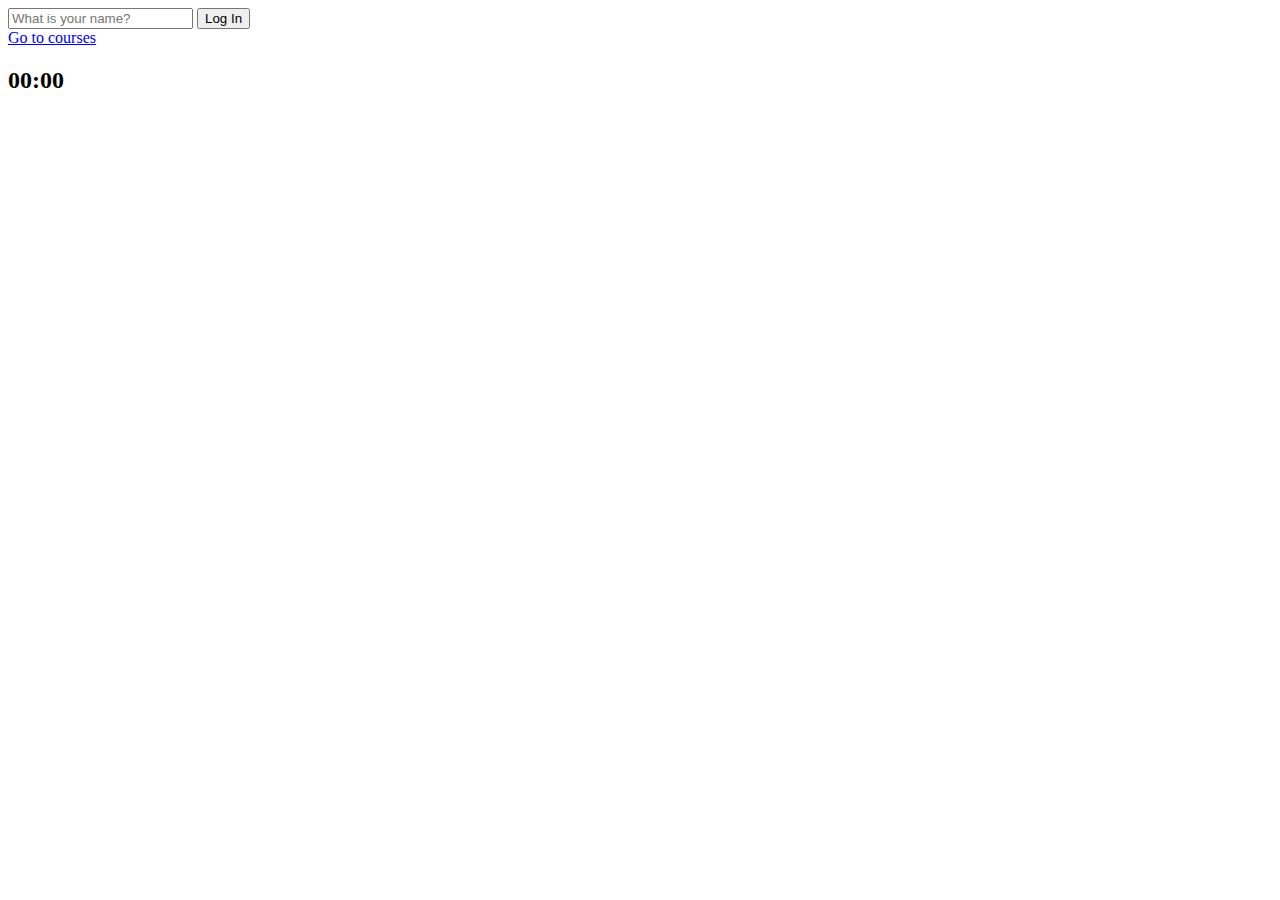
==== momentumApp/index.html @ 2f159624 "시계 생성 intervals" ====
<!DOCTYPE html>
<html lang="en">
<head>
    <meta charset="UTF-8">
    <meta name="viewport" content="width=device-width, initial-scale=1.0">
    <link rel="stylesheet" href="css/style.css">
    <title>Momentum App</title>
</head>
<body>
    <form id="login-form" class="hidden">
        <input required
            maxlength="15"
            type="text" 
            placeholder="What is your name?"
        />
        <button>Log In</button>
    </form>
    <h1 id="greeting" class="hidden"></h1>
    <a href="https://nomadcoders.co">Go to courses</a>
    <h2 id="clock">00:00</h2>
    <script src="js/greeting.js"></script>
    <script src="js/clock.js"></script>
</body>
</html>
---- momentumApp/css/style.css ----
.hidden {
  display: none;
}
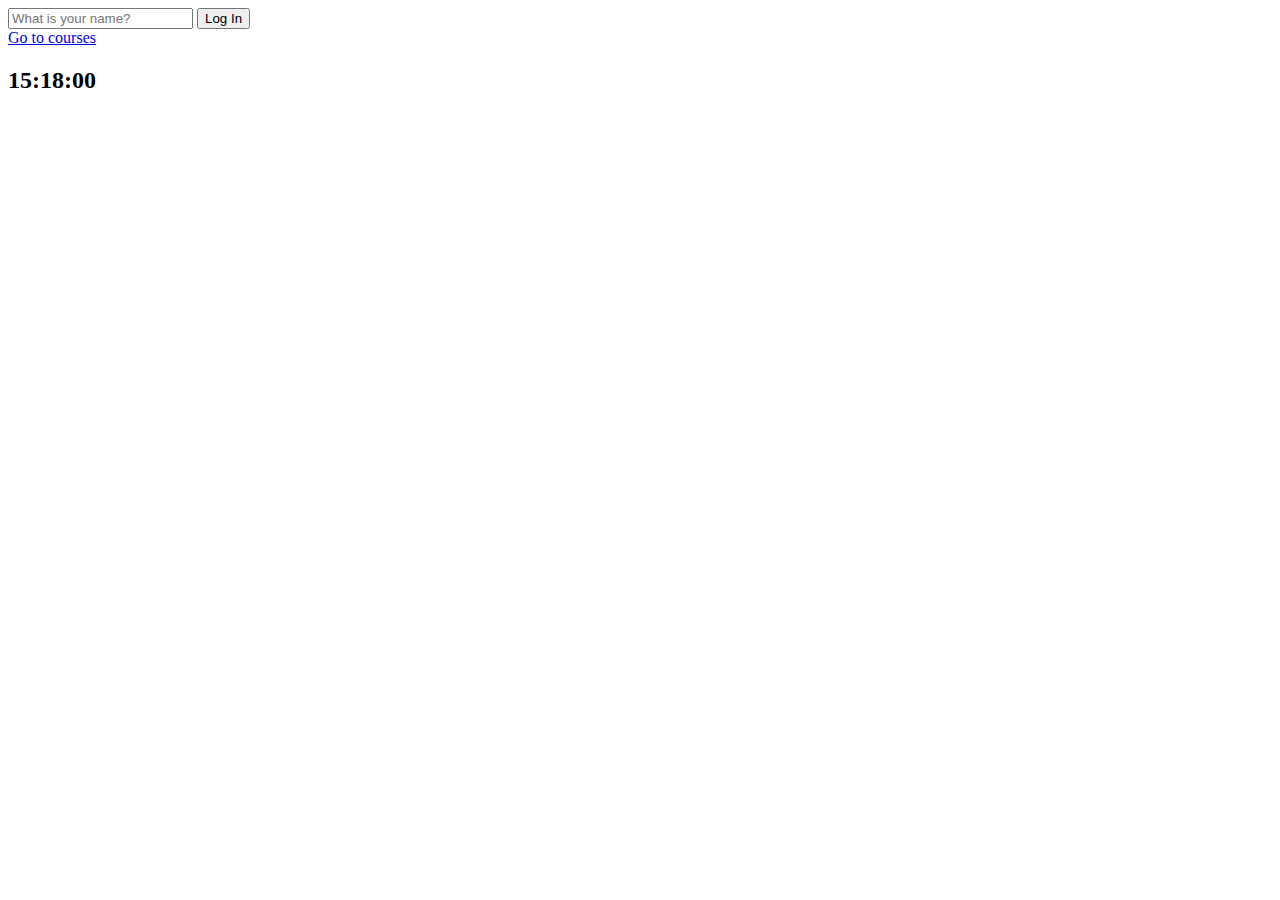
==== commit 0e265331: "시계 생성 padStart" ====
--- a/momentumApp/index.html
+++ b/momentumApp/index.html
@@ -17,7 +17,7 @@
     </form>
     <h1 id="greeting" class="hidden"></h1>
     <a href="https://nomadcoders.co">Go to courses</a>
-    <h2 id="clock">00:00</h2>
+    <h2 id="clock">00:00:00</h2>
     <script src="js/greeting.js"></script>
     <script src="js/clock.js"></script>
 </body>
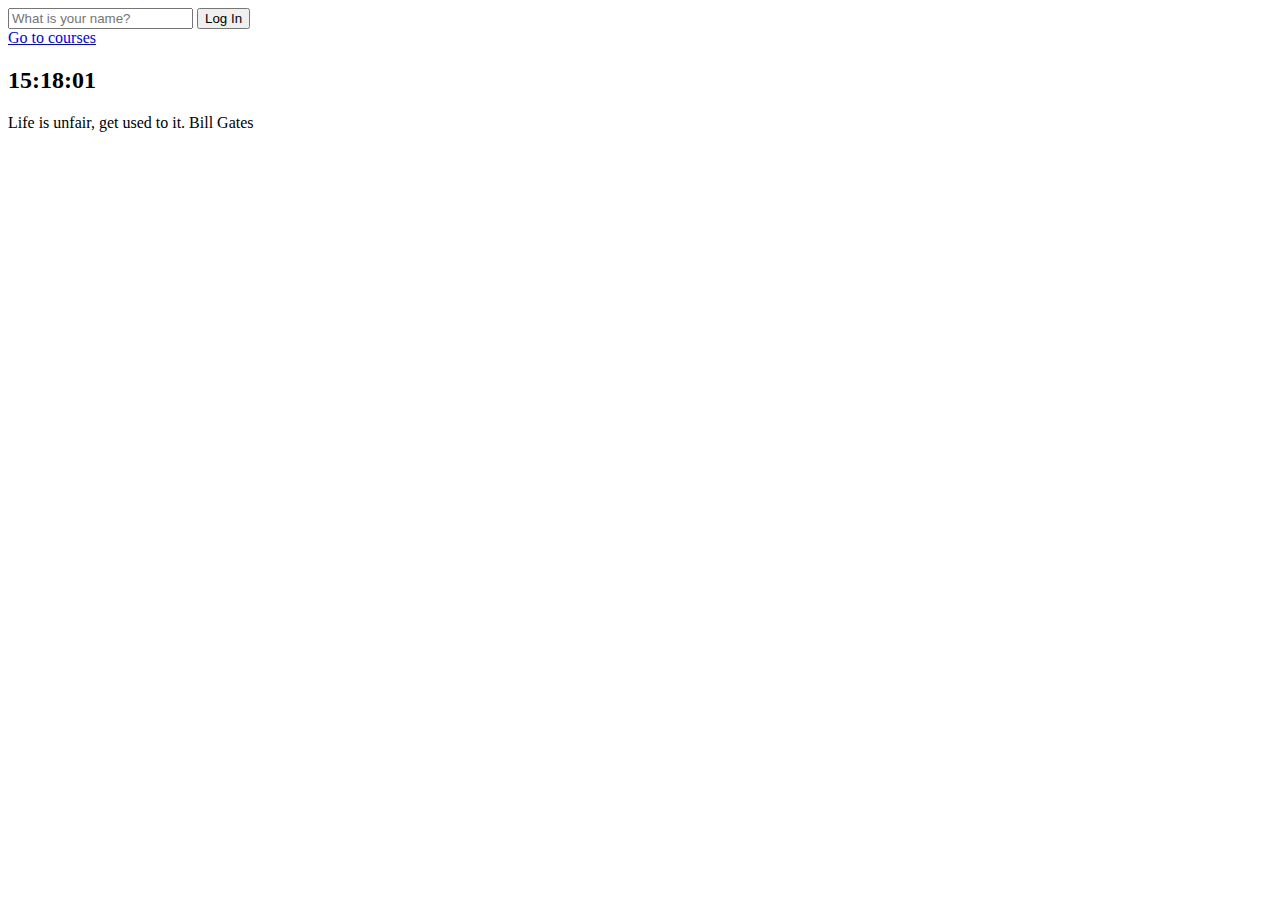
==== commit dc439f73: "Quotes 랜덤 함수 사용" ====
--- a/momentumApp/index.html
+++ b/momentumApp/index.html
@@ -18,7 +18,12 @@
     <h1 id="greeting" class="hidden"></h1>
     <a href="https://nomadcoders.co">Go to courses</a>
     <h2 id="clock">00:00:00</h2>
+    <div id="quote">
+        <span></span>
+        <span></span>
+    </div>
     <script src="js/greeting.js"></script>
     <script src="js/clock.js"></script>
+    <script src="js/quotes.js"></script>
 </body>
 </html>
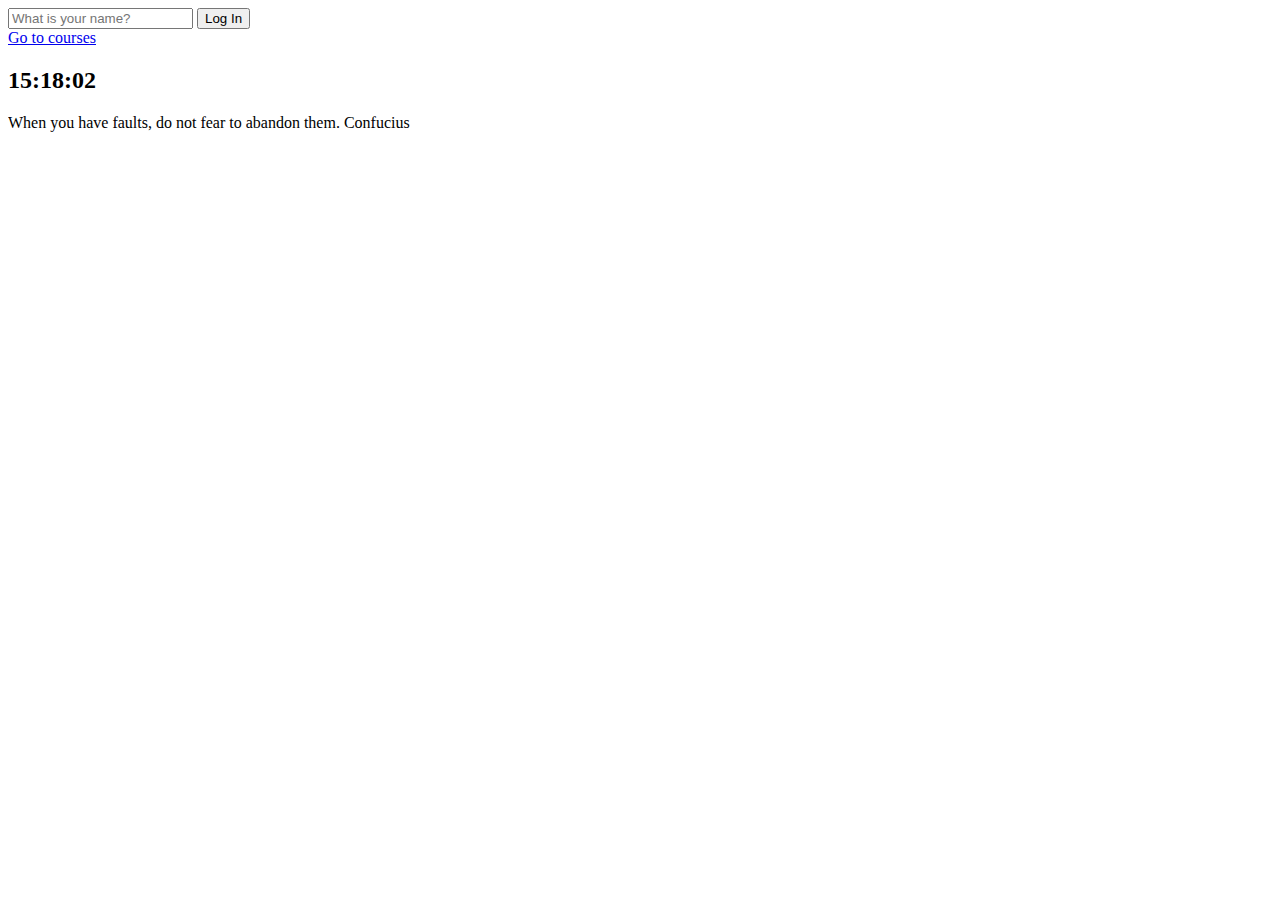
==== commit 2e6c24fa: "background 하다 맘" ====
--- a/momentumApp/index.html
+++ b/momentumApp/index.html
@@ -25,5 +25,6 @@
     <script src="js/greeting.js"></script>
     <script src="js/clock.js"></script>
     <script src="js/quotes.js"></script>
+    <script src="js/backgroud.js"></script>
 </body>
 </html>
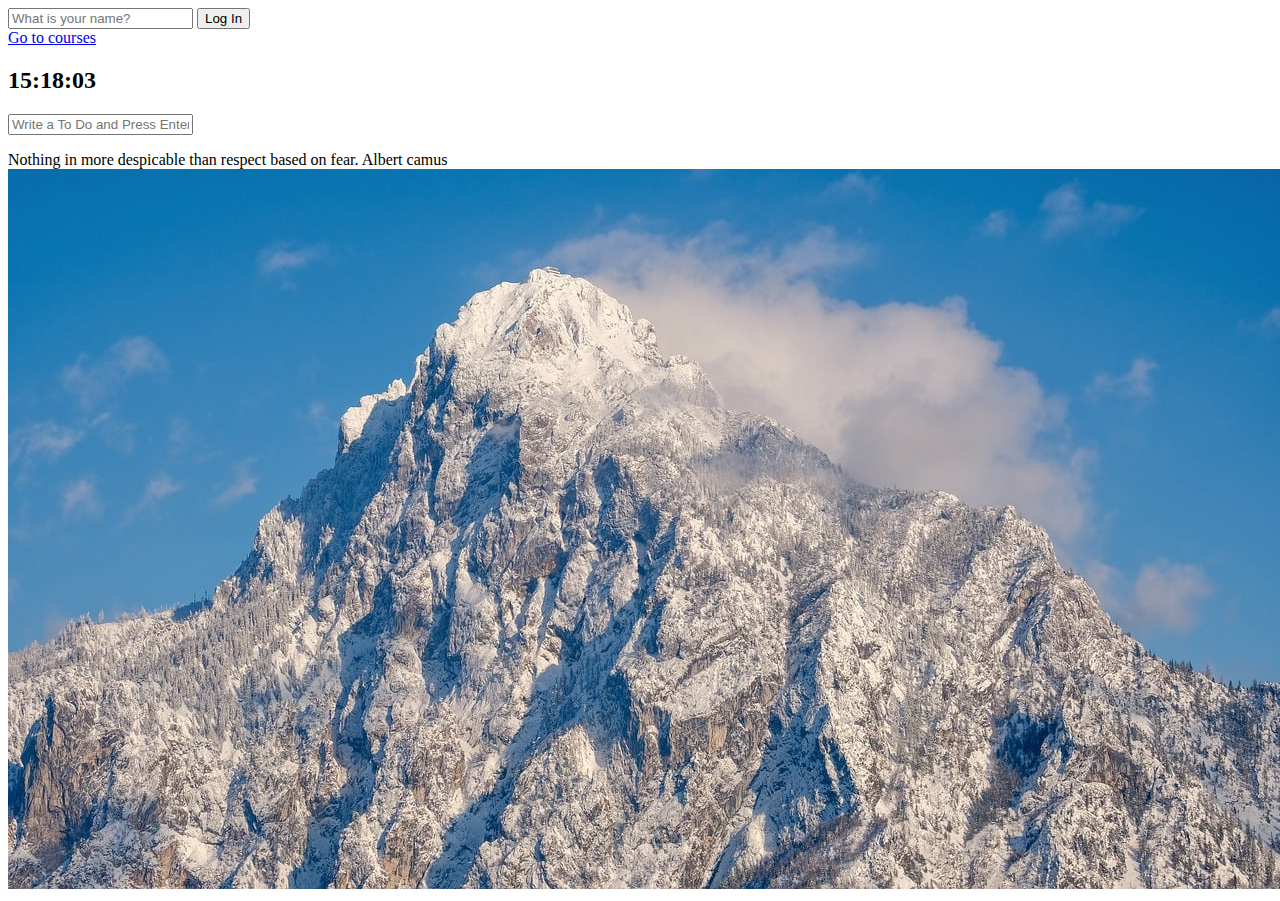
==== commit 9bf5d309: "ToDoList 생성" ====
--- a/momentumApp/index.html
+++ b/momentumApp/index.html
@@ -18,6 +18,11 @@
     <h1 id="greeting" class="hidden"></h1>
     <a href="https://nomadcoders.co">Go to courses</a>
     <h2 id="clock">00:00:00</h2>
+    <form id="todo-form" >
+        <input type="text" placeholder="Write a To Do and Press Enter." required>
+    </form>
+    <ul id="todo-list">
+    </ul>
     <div id="quote">
         <span></span>
         <span></span>
@@ -26,5 +31,6 @@
     <script src="js/clock.js"></script>
     <script src="js/quotes.js"></script>
     <script src="js/backgroud.js"></script>
+    <script src="js/todo.js"></script>
 </body>
 </html>
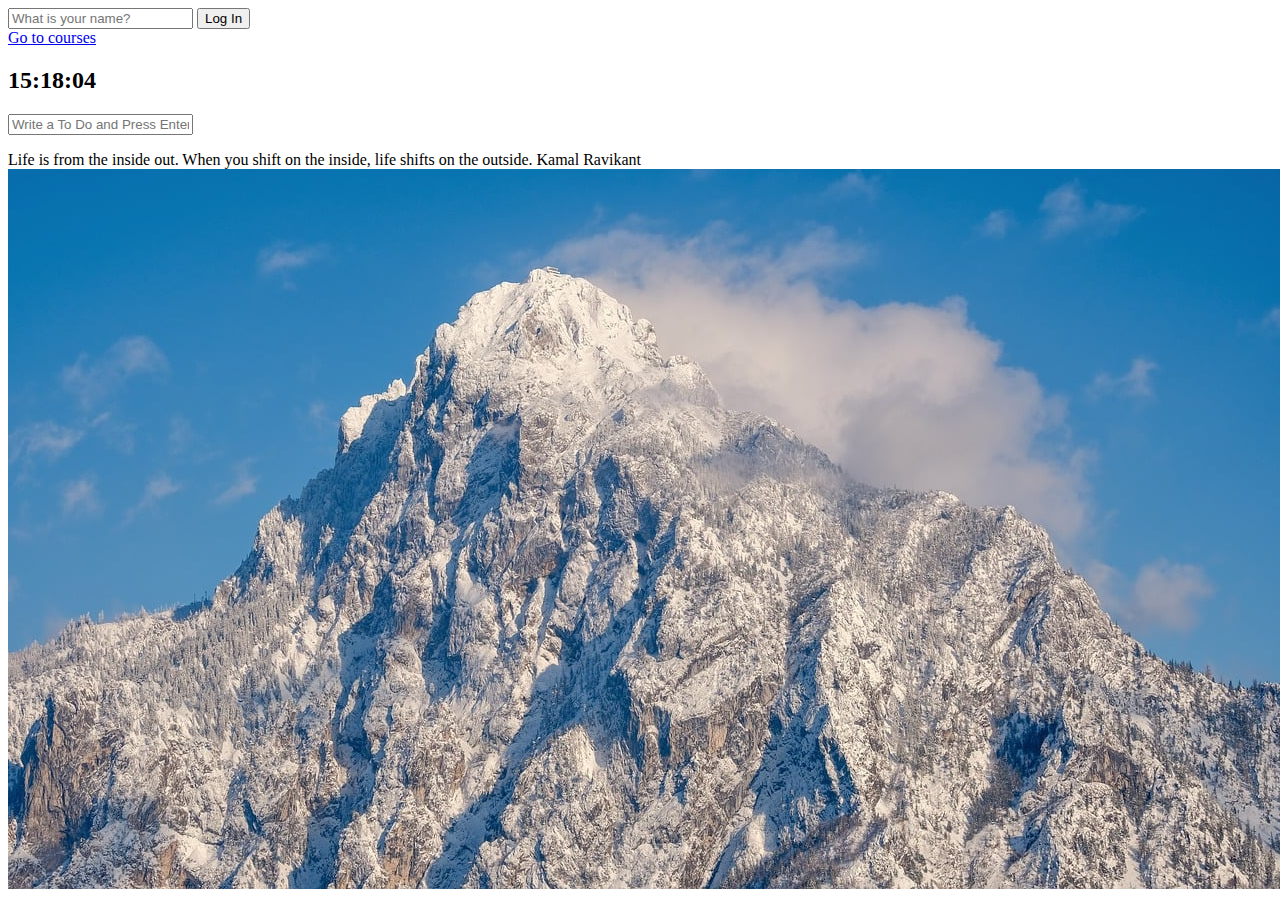
==== commit 3c17a71a: "경도와 위도 console에 출력" ====
--- a/momentumApp/index.html
+++ b/momentumApp/index.html
@@ -32,5 +32,6 @@
     <script src="js/quotes.js"></script>
     <script src="js/backgroud.js"></script>
     <script src="js/todo.js"></script>
+    <script src="js/weather.js"></script>
 </body>
 </html>
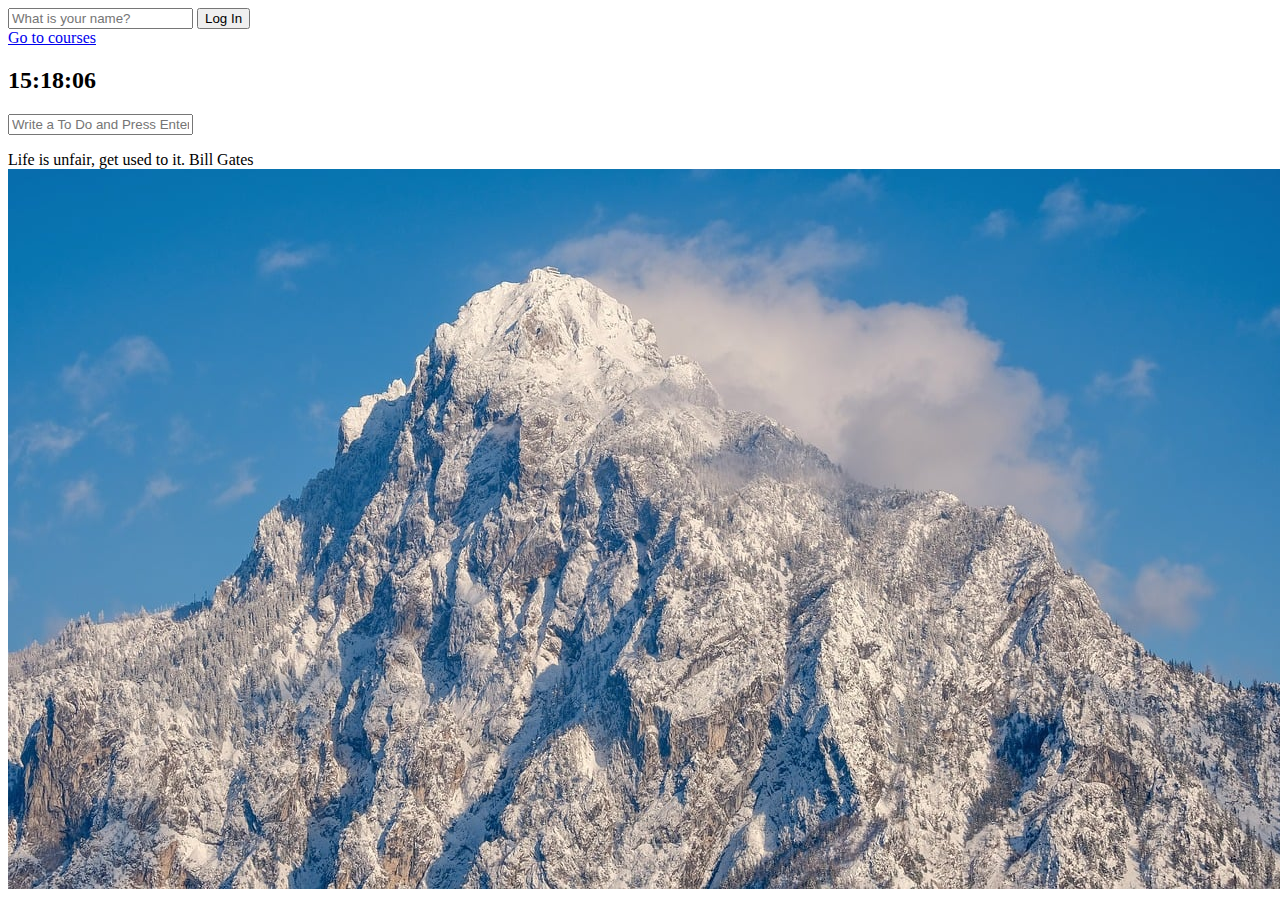
==== commit 09acb4f5: "현재 위치의 날씨 출력" ====
--- a/momentumApp/index.html
+++ b/momentumApp/index.html
@@ -27,6 +27,11 @@
         <span></span>
         <span></span>
     </div>
+    <div id="weather">
+        <span></span>
+        <span></span>
+        <span></span>
+    </div>
     <script src="js/greeting.js"></script>
     <script src="js/clock.js"></script>
     <script src="js/quotes.js"></script>
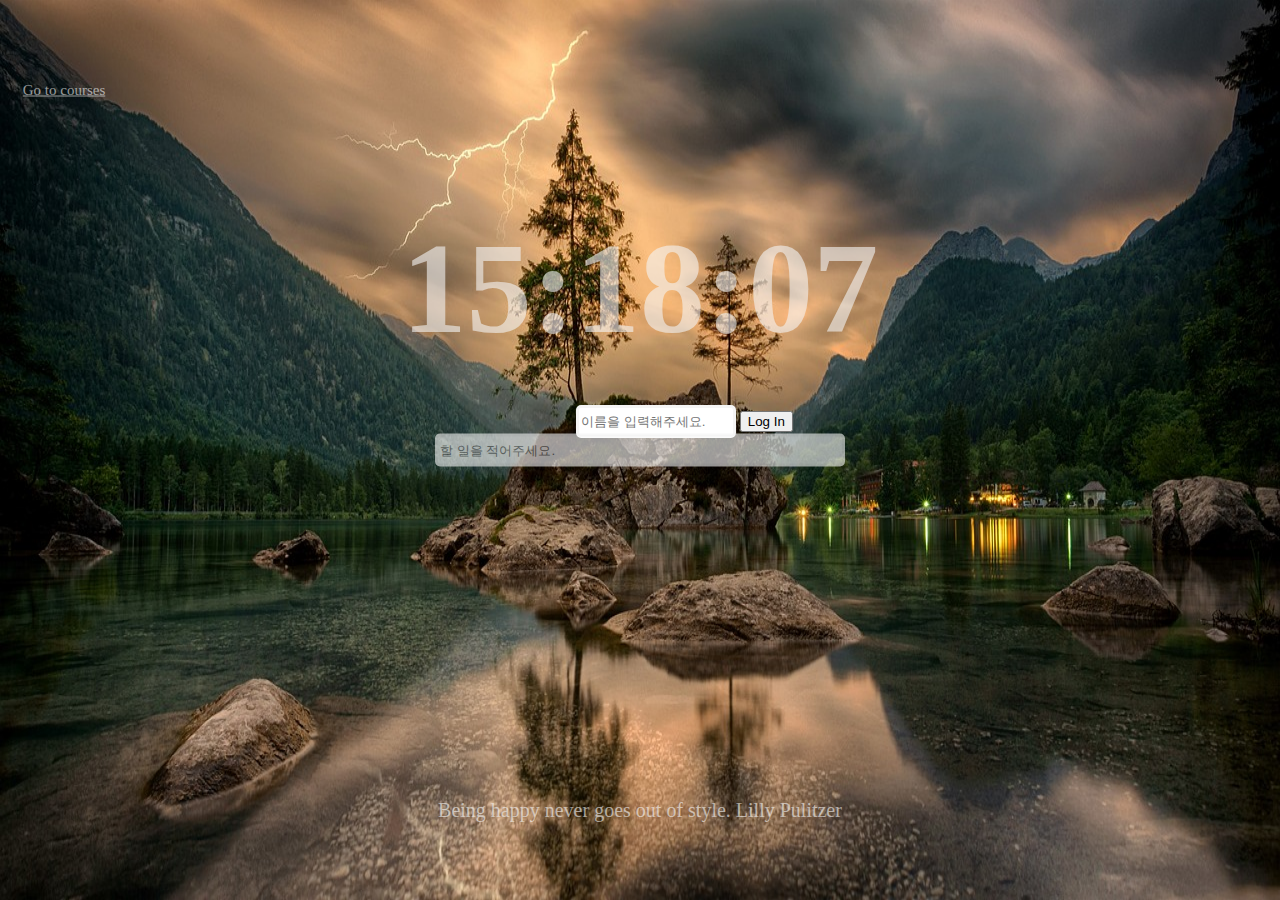
==== commit dabd1015: "css 수정 중" ====
--- a/momentumApp/index.html
+++ b/momentumApp/index.html
@@ -4,6 +4,9 @@
     <meta charset="UTF-8">
     <meta name="viewport" content="width=device-width, initial-scale=1.0">
     <link rel="stylesheet" href="css/style.css">
+    <link rel="preconnect" href="https://fonts.googleapis.com">
+    <link rel="preconnect" href="https://fonts.gstatic.com" crossorigin>
+    <link href="https://fonts.googleapis.com/css2?family=Nanum+Gothic+Coding&family=Nanum+Pen+Script&display=swap" rel="stylesheet">
     <title>Momentum App</title>
 </head>
 <body>
@@ -11,27 +14,28 @@
         <input required
             maxlength="15"
             type="text" 
-            placeholder="What is your name?"
+            placeholder="이름을 입력해주세요."
         />
         <button>Log In</button>
     </form>
     <h1 id="greeting" class="hidden"></h1>
-    <a href="https://nomadcoders.co">Go to courses</a>
-    <h2 id="clock">00:00:00</h2>
+    <a href="https://nomadcoders.co" class="link-font">Go to courses</a>
+    <h2 id="clock" class="clock-font">00:00:00</h2>
     <form id="todo-form" >
-        <input type="text" placeholder="Write a To Do and Press Enter." required>
+        <input type="text" placeholder="할 일을 적어주세요." required>
     </form>
     <ul id="todo-list">
     </ul>
-    <div id="quote">
+    <div id="quote" class="quote-font">
         <span></span>
         <span></span>
     </div>
-    <div id="weather">
+    <div id="weather" class="weather-font">
         <span></span>
         <span></span>
         <span></span>
     </div>
+    <div class="backgroud-cover"></div>
     <script src="js/greeting.js"></script>
     <script src="js/clock.js"></script>
     <script src="js/quotes.js"></script>
--- a/momentumApp/css/style.css
+++ b/momentumApp/css/style.css
@@ -1,3 +1,158 @@
+@import url('https://fonts.googleapis.com/css2?family=Nanum+Gothic&display=swap');
+
 .hidden {
   display: none;
+}
+
+.background {
+  margin: 0 auto;
+  position: absolute;
+  width: 100%;
+  height: 100%;
+  background-repeat: no-repeat;
+  background-size: cover;
+}
+
+.background-cover {
+  margin: 0 auto;
+  position: absolute;
+  width: 100%;
+  height: 100%;
+  background-color: rgba(0, 0, 0, 0.8);
+  z-index: 1;
+}
+
+body {
+  margin: 0 auto;
+}
+
+/* 리스트 스타일 변경 */
+li::marker {
+  content: "🌸 ";
+}
+
+#login-form input {
+  width: 150px;
+  height: 25px;
+  border: 3px solid whitesmoke;
+  border-radius: 5px;
+}
+
+#todo-form input {
+  width: 400px;
+  height: 25px;
+  border: 3px solid whitesmoke;
+  border-radius: 5px;
+}
+
+/* 클래스 이름 왜 이렇게 주는지 이해하기 */
+.button-name {
+  border: none;
+  /* 배경색깔 투명하게 나옴 */
+  background-color: transparent;
+}
+
+/* 커서 올리면 배경색 생김*/
+.button-name:hover {
+  border: none;
+  background-color: #5a5a5a;
+}
+
+#todo-form {
+  position: absolute;
+  top: 50%;
+  left: 50%;
+  transform: translate(-50%, -50%);
+  z-index: 2;
+  text-align: center;
+  font-size: 15;
+  color: whitesmoke;
+  opacity: 60%;
+}
+
+#todo-list {
+  font-family: "Nanum Gothic Coding", monospace;
+  position: absolute;
+  top: 55%;
+  left: 50%;
+  transform: translate(-50%, -50%);
+  z-index: 2;
+  text-align: left;
+  font-size: 25px;
+  color: whitesmoke;
+  opacity: 60;
+}
+
+#login-form {
+  position: absolute;
+  top: 45%;
+  left: 45%;
+  transform: traslate(50%, -50%);
+  z-index: 2;
+  text-align: center;
+  font-size: 15px;
+  color: whitesmoke;
+  opacity: 60;
+}
+
+/* 폰트 조정 어케함? */
+#greeting {
+  position: absolute;
+  top: 40%;
+  left: 50%;
+  transform: translate(-50%, -50%);
+  z-index: 2;
+  text-align: center;
+  font-size: 30px;
+  color:whitesmoke;
+  opacity: 60%;
+}
+
+.clock-font {
+  position: absolute;
+  top: 20%;
+  left: 50%;
+  transform: translate(-50%, -50%);
+  z-index: 2;
+  text-align: center;
+  font-size: 130px;
+  color: whitesmoke;
+  opacity: 60%;
+}
+
+.quote-font {
+  position: absolute;
+  top: 90%;
+  left: 50%;
+  transform: translate(-50%, -50%);
+  z-index: 2;
+  text-align: center;
+  font-size: 20px;
+  color: whitesmoke;
+  opacity: 60%;
+
+}
+
+.weather-font {
+  position: absolute;
+  top: 10%;
+  left: 90%;
+  transform: translate(-50%, -50%);
+  z-index: 2;
+  text-align: 15px;
+  font-size: 15px;
+  color: whitesmoke;
+  opacity: 60%;
+}
+
+.link-font {
+  position: absolute;
+  top: 10%;
+  left: 5%;
+  transform: translate(-50%, -50%);
+  z-index: 2;
+  text-align: 15px;
+  font-size: 15px;
+  color: whitesmoke;
+  opacity: 60%;
 }